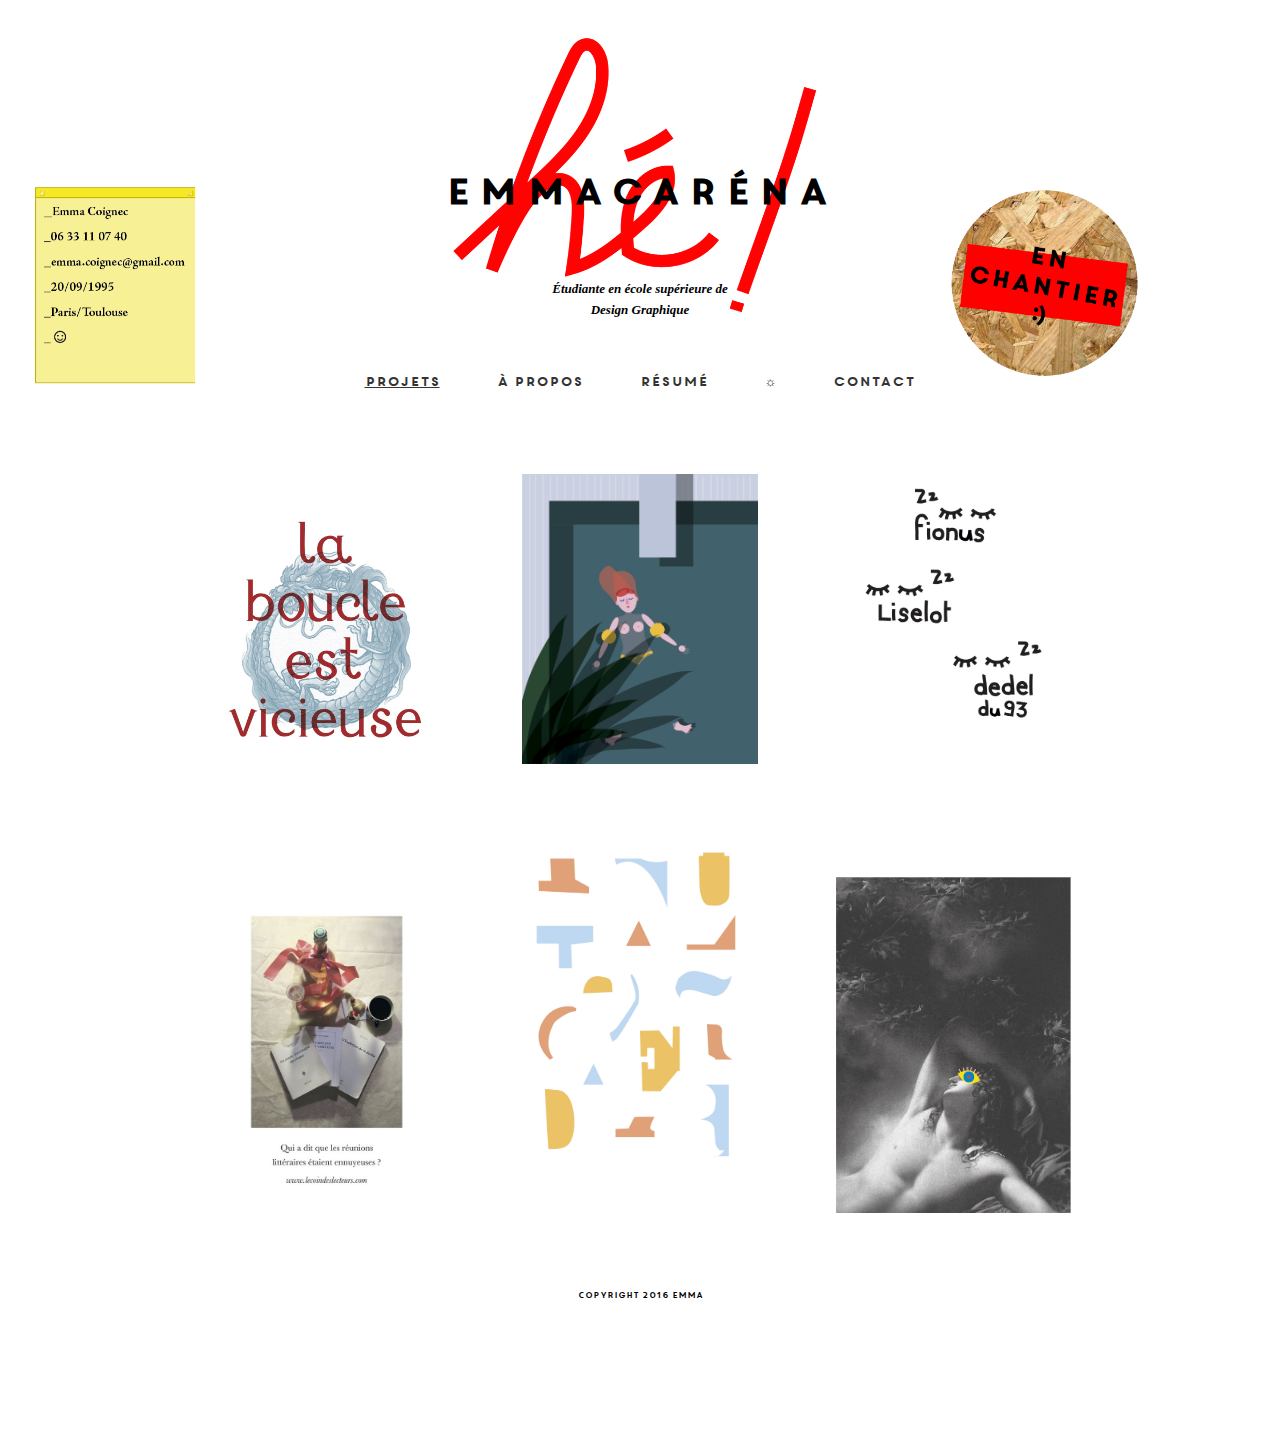
==== index.html @ 6df6edaf "gif" ====
<!DOCTYPE html>
<html>
  <head>
    <meta charset="utf-8">
    <title>emmacaréna</title>
    <link rel="stylesheet" href="./style.css" media="screen" charset="utf-8">
    <link rel="icon" href="./favicon-noir.png">
    <link href="https://fonts.googleapis.com/css?family=Merriweather" rel="stylesheet">
    <link href="https://fonts.googleapis.com/css?family=Patua+One" rel="stylesheet">
  </head>

  <body>
    <div class="postit">
      <img src="./images/post-it.png"/>
    </div>

    <div class="bandeau-fixe">
      <img src="./images/pastilles.png"/>
    </div>

    <header>
      <h1 class="emmacaréna">emmacaréna</h1>
      <h2 class="soustitre">Étudiante en école supérieure de <br> Design Graphique</h2>
      <img src="images/he.png" class="he" />
    </header>

<nav>
    <a class="active" href="#">Projets</a>
    <a href="./pages/apropos.html">À Propos</a>
    <a href="./pages/resume.html">Résumé</a>
    <a href="./pages/soleil.html" target="_blank">☼</a>
    <a href="./pages/contact.html" target="_blank">contact</a>
    <nav/>

    <main>

      <section id="projets">

        <div class="colonne">
          <figure>
          <a href="./categories/typo.html" class="rollover">
             <img src="./images/typogra.jpg" class="typo"/>
             <div class="cache">
               <p>
                 .typographie.
               </p>
             </div>
           </a>
           </figure>
           <a href="./categories/publicite.html" class="rollover">
             <img src="./images/reunion-sex.jpg" class="imgsex"/>
             <div class="cache">
               <p>
                 .publicité.
               </p>
             </div>
           </a>
           </figure>
         </div>



        <div class="colonne">
          <figure>
          <a href="./categories/illustration.html" class="rollover">
              <img src="./images/illustration-piscine.jpg" alt=""/>
              <div class="cache">
                <p>
                  .illustration.
                </p>
              </div>
          </a>
          </figure>
          <a href="./categories/identite.html" class="rollover">
            <img src="./images/daurade.jpg" alt=""/>
            <div class="cache">
              <p>
                .identité.
              </p>
            </div>
          </a>
          </figure>
        </div>


        <div class="colonne">
          <figure>
          <a href="./categories/textile.html" class="rollover">
          
            <img src="./images/t-shirt_nap.jpg" alt=""/>

            <div class="cache">
              <p>
                .textile.
              </p>
            </div>
          </a>
          </figure>
          <a href="./categories/edition.html" class="rollover">
            <img src="./images/les-siestes.jpg" alt=""/>
            <div class="cache">
              <p>
                .édition.
              </p>
            </div>
          </a>
          </figure>
        </div>

      </section>

    </main>

    <footer>
      Copyright 2016 Emma
    </footer>
  </body>
</html>
---- style.css ----
@font-face {
    font-family: 'core_circusregular';
    src: url('./typo/corecircus-webfont.woff2') format('woff2'), url('./typo/corecircus-webfont.woff') format('woff');
    font-weight: normal;
    font-style: normal;
}

html {
    font-family: 'core_circusregular';
    text-align: left;
    line-height: 1.6;
    color: black;
    font-size: 13px
}

h1, h2, h3 {
    /*  font-family: 'Arial', sans-serif;*/
    font-family: 'core_circusregular';
}

p {
    font-family: "Hind", sans-serif;
    color: black;
    text-align: justify;
}

h1 {
    font-size: 35px;
    text-align: center;
    color: black;
    /* ombre ordre : vertical horizontal flou couleur */
    /*text-shadow: 0.5em 0.5em 7px #333;*/
    letter-spacing: 0.2ch;
}

footer {
    font-size: 0.65em;
    text-align: center;
}

img {
    max-width: 100%;
    height: auto;
}

a {
    color: #333;
    text-decoration: none;
    text-align: justify;
    margin: 2em;
    text-align: center;
}

body {
    padding: 40px;
    margin: 30px;
    background-color: white;
}


div.bandeau-fixe {
    position: fixed;
    width: 300px;
    top: 20%;
    left: 70%;
    z-index: 2;
}

div.postit {
    position: fixed;
    top: 20%;
    width: 170px;
    left: 30px;
    z-index: 2;
}

h3.typobandeau {
    font-family: serif;
}

h1.emmacaréna {
    color: black;
    text-align: center;
}

body {
    background-repeat: no-repeat;
    background-position: top;
    background-size: 40%;
    padding: 70px;
    margin: 70px;
}

.bodyslide{
  background-repeat: no-repeat;
  background-position: top;
  background-size: 40%;
  padding: 0px;
  padding-top:70px;
  margin:0px;
  margin-top:70px;
  margin-bottom: 70px;
  margin-right:30px;
  margin-left: 10px;

}

h2.soustitre {
    font-family: serif;
    font-style: oblique;
    font-size: 1em;
    text-align: center;
    margin-top: 60px;
    margin-bottom: 50px;
}

nav {
    text-align: center;

}

.active {
    text-decoration: underline;
}

main {
    text-align: left;
    padding: 30px
}

#projets {
    display: -webkit-box;
    display: -ms-flexbox;
    display: flex;
}

.gif{
  text-align: center;
}

.colonne {
    width: 33%;
    padding: 1em;
    display: -webkit-box;
    display: -ms-flexbox;
    display: flex;
    -webkit-box-orient: vertical;
    -webkit-box-direction: normal;
    -ms-flex-direction: column;
    flex-direction: column;
}

.colonne figure {
    margin: 1em 0;
    width: 100%;
}

.rollover {
    display: block;
    position: relative;
}

.rollover .cache {
    display: none;
    position: absolute;
    left: 0;
    top: 0;
    height: 100%;
    background-color: rgba(255, 241, 208, 0.6);
    width: 100%;
}

.rollover:hover .cache {
    display: block;
}

div.cache p {
    font-family: 'core_circusregular';
    font-size: 15px;
    text-align: center;
    line-height: 15em;
    color: black;
}

header {
    position: relative;
}

.he {
    position: absolute;
    height: 350px;
    margin: auto;
    top: 15%;
    left: 50%;
    z-index: -1;
    transform: translate(-50%, -50%);
}

.projet {
  width: 100%;
  display: flex;
  position: relative;
  margin-bottom: 13em;
  margin-top: 3em;
}

.projet-images {
  flex-basis: 60%;
  margin-right: 1em;
}

.projet-texte {
  flex-basis: 40%;
  margin-left: 4em;
  margin-right: 4em;
}

.projet-numero {
  position: absolute;
  top:0;
  right:0;
  transform: translate(120%);
}

.slider {
  background: white;
  height:50vh;
  min-height: 500px;
  white-space: nowrap;
  overflow-x: scroll;
  overflow-y:hidden;
}

.slide {
  white-space: nowrap;
  display: inline-block;
  height: 100%;
  width: auto;
  vertical-align: top;
  margin-right: 1em;
}

.slide img {
  max-width: 100%;
  height:100%;
  width: auto;
}

.cv {
  margin-top: 4em;
}

/*.imgsex
{
  border: 1px solid rgb(171, 170, 170);
}

.typo{
  border: 1px solid rgb(171, 170, 170);
  }*/
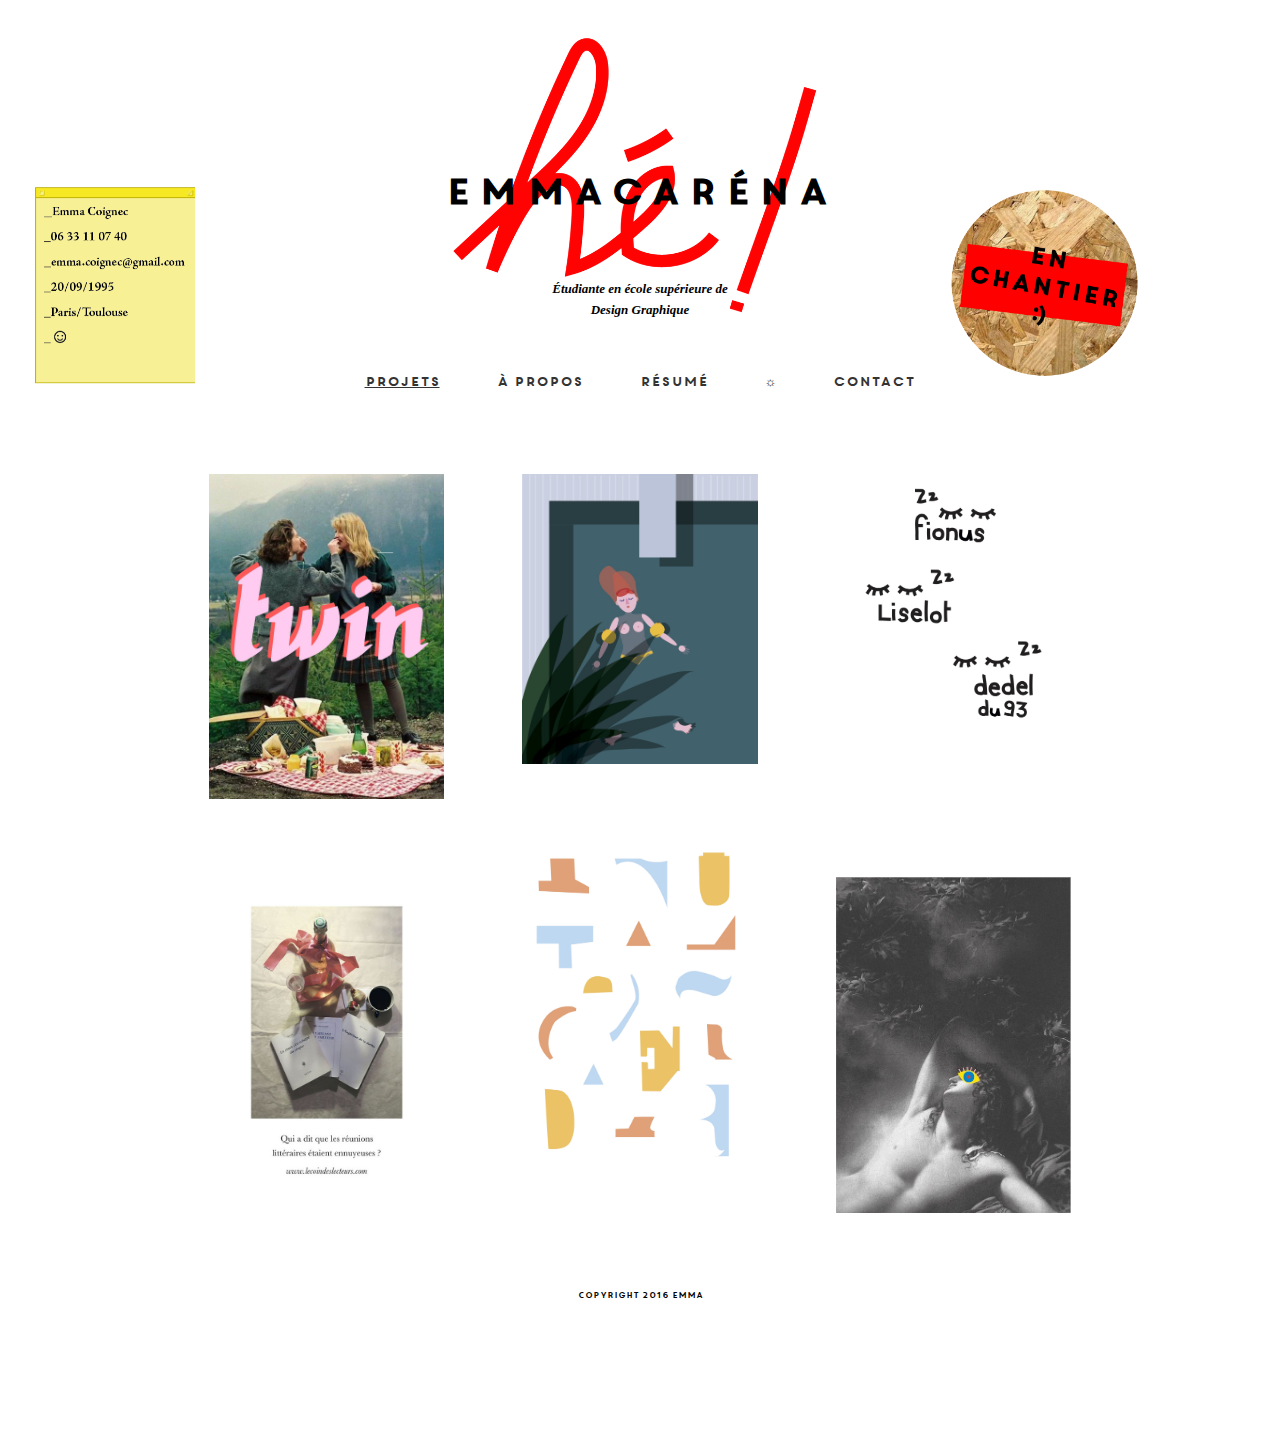
==== commit bafdab16: "many changement" ====
--- a/index.html
+++ b/index.html
@@ -39,7 +39,7 @@
         <div class="colonne">
           <figure>
           <a href="./categories/typo.html" class="rollover">
-             <img src="./images/typogra.jpg" class="typo"/>
+             <img src="./images/twin peaks03.jpg" class="typo"/>
              <div class="cache">
                <p>
                  .typographie.
@@ -86,7 +86,7 @@
         <div class="colonne">
           <figure>
           <a href="./categories/textile.html" class="rollover">
-          
+
             <img src="./images/t-shirt_nap.jpg" alt=""/>
 
             <div class="cache">
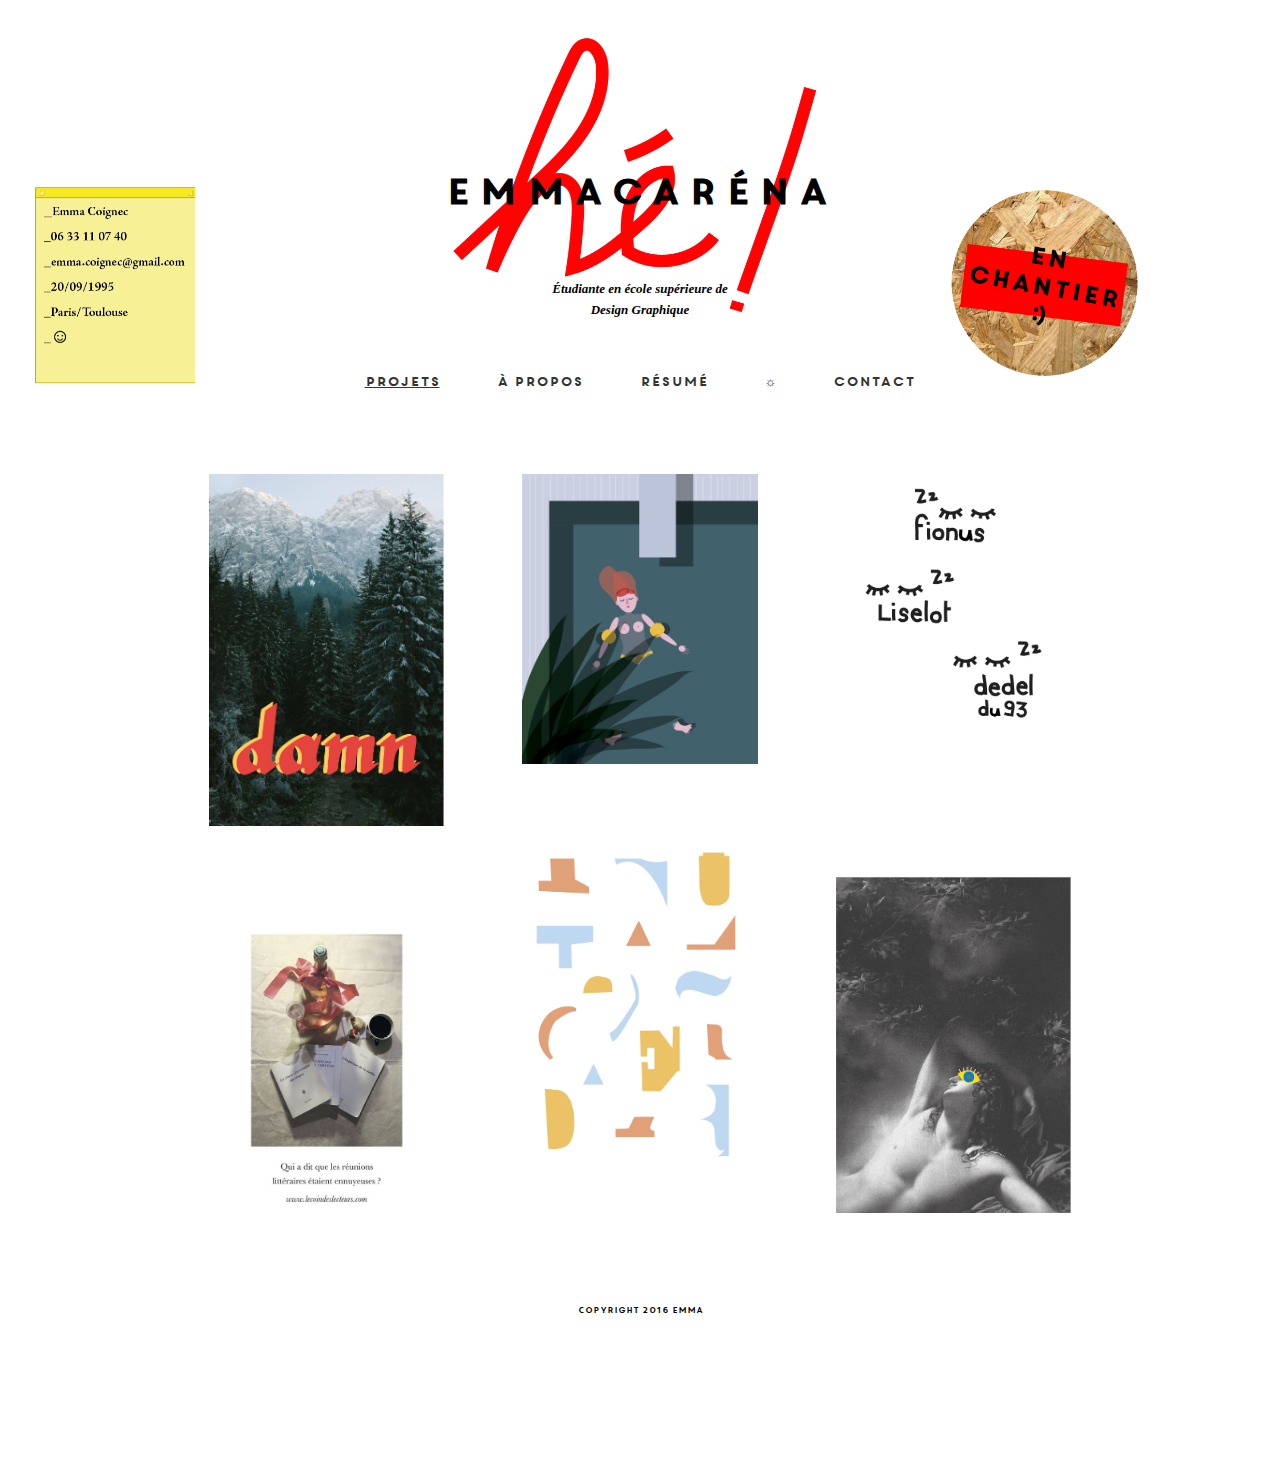
==== commit efaec7ce: "nap" ====
--- a/index.html
+++ b/index.html
@@ -39,7 +39,7 @@
         <div class="colonne">
           <figure>
           <a href="./categories/typo.html" class="rollover">
-             <img src="./images/twin peaks03.jpg" class="typo"/>
+             <img src="./images/pine.jpg" class="typo"/>
              <div class="cache">
                <p>
                  .typographie.
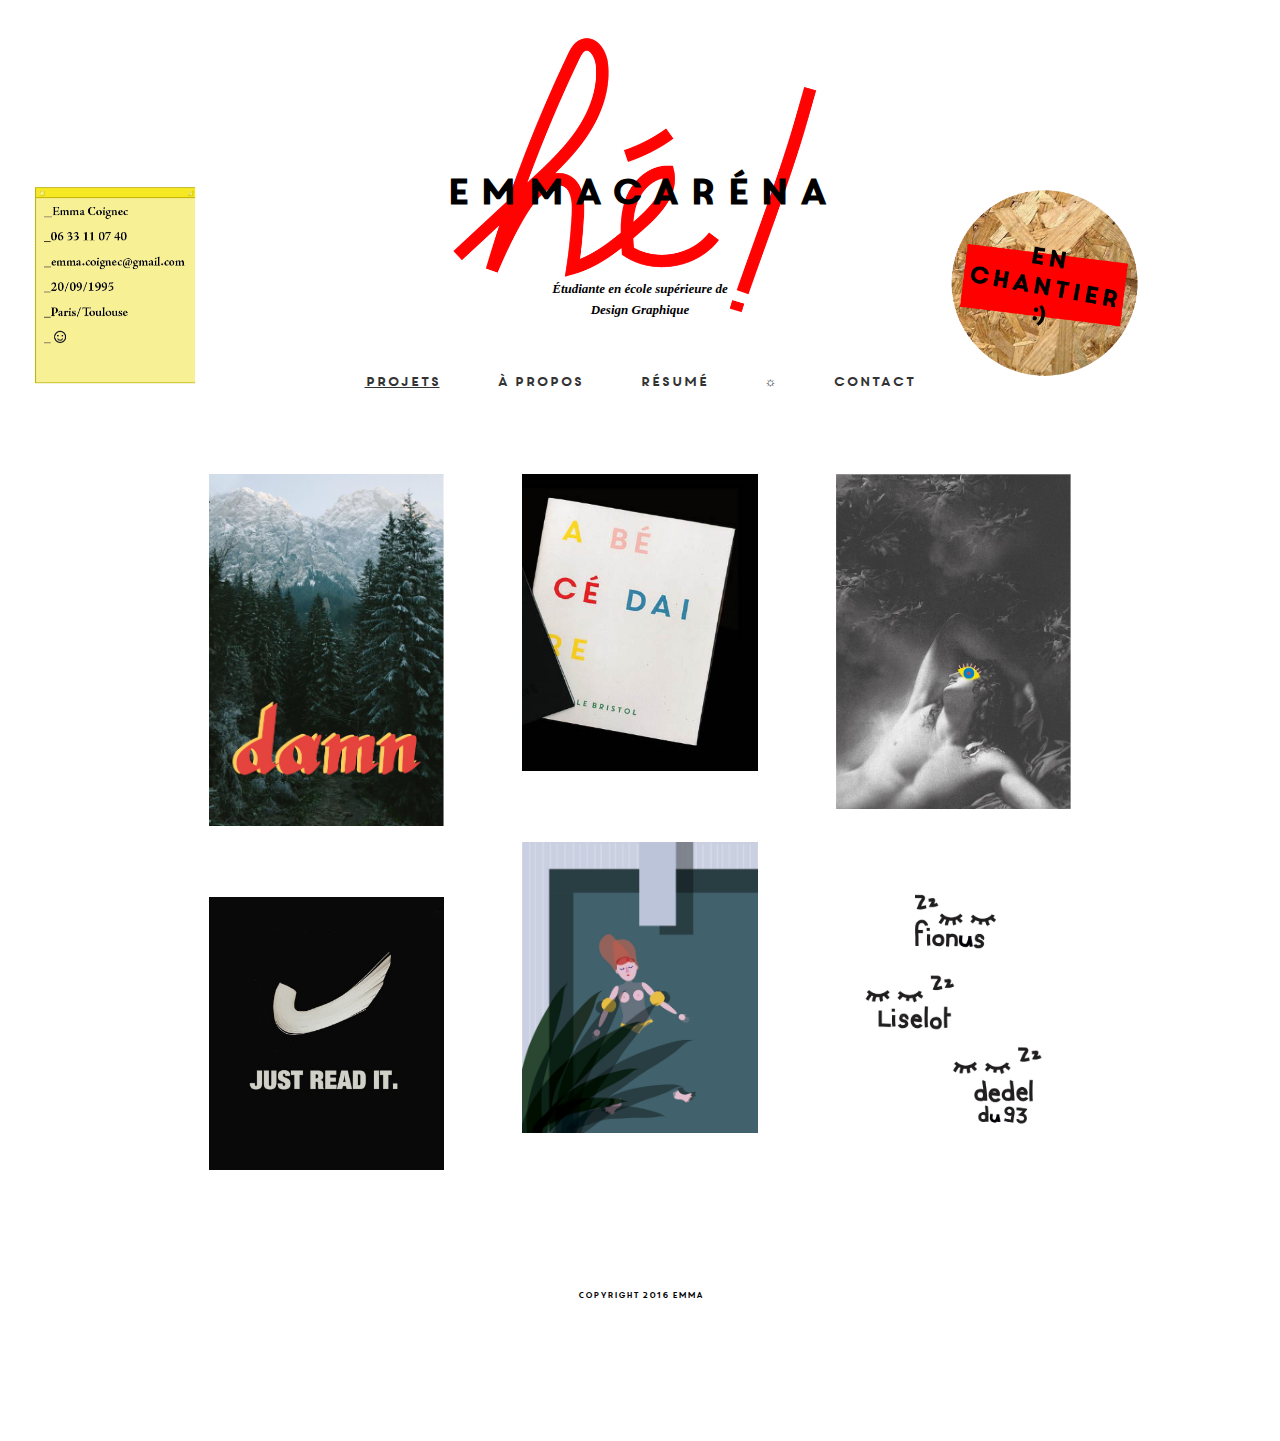
==== commit 0f41fbf1: "apparence première page" ====
--- a/index.html
+++ b/index.html
@@ -48,7 +48,7 @@
            </a>
            </figure>
            <a href="./categories/publicite.html" class="rollover">
-             <img src="./images/reunion-sex.jpg" class="imgsex"/>
+             <img src="./images/pub_couv.jpg" class="imgsex"/>
              <div class="cache">
                <p>
                  .publicité.
@@ -62,6 +62,15 @@
 
         <div class="colonne">
           <figure>
+            <a href="./categories/identite.html" class="rollover">
+              <img src="./images/bristol_couv.jpg" alt=""/>
+              <div class="cache">
+                <p>
+                  .identité.
+                </p>
+              </div>
+            </a>
+            </figure>
           <a href="./categories/illustration.html" class="rollover">
               <img src="./images/illustration-piscine.jpg" alt=""/>
               <div class="cache">
@@ -71,20 +80,21 @@
               </div>
           </a>
           </figure>
-          <a href="./categories/identite.html" class="rollover">
-            <img src="./images/daurade.jpg" alt=""/>
-            <div class="cache">
-              <p>
-                .identité.
-              </p>
-            </div>
-          </a>
-          </figure>
+
         </div>
 
 
         <div class="colonne">
           <figure>
+            <a href="./categories/edition.html" class="rollover">
+              <img src="./images/les-siestes.jpg" alt=""/>
+              <div class="cache">
+                <p>
+                  .édition.
+                </p>
+              </div>
+            </a>
+            </figure>
           <a href="./categories/textile.html" class="rollover">
 
             <img src="./images/t-shirt_nap.jpg" alt=""/>
@@ -96,15 +106,7 @@
             </div>
           </a>
           </figure>
-          <a href="./categories/edition.html" class="rollover">
-            <img src="./images/les-siestes.jpg" alt=""/>
-            <div class="cache">
-              <p>
-                .édition.
-              </p>
-            </div>
-          </a>
-          </figure>
+
         </div>
 
       </section>
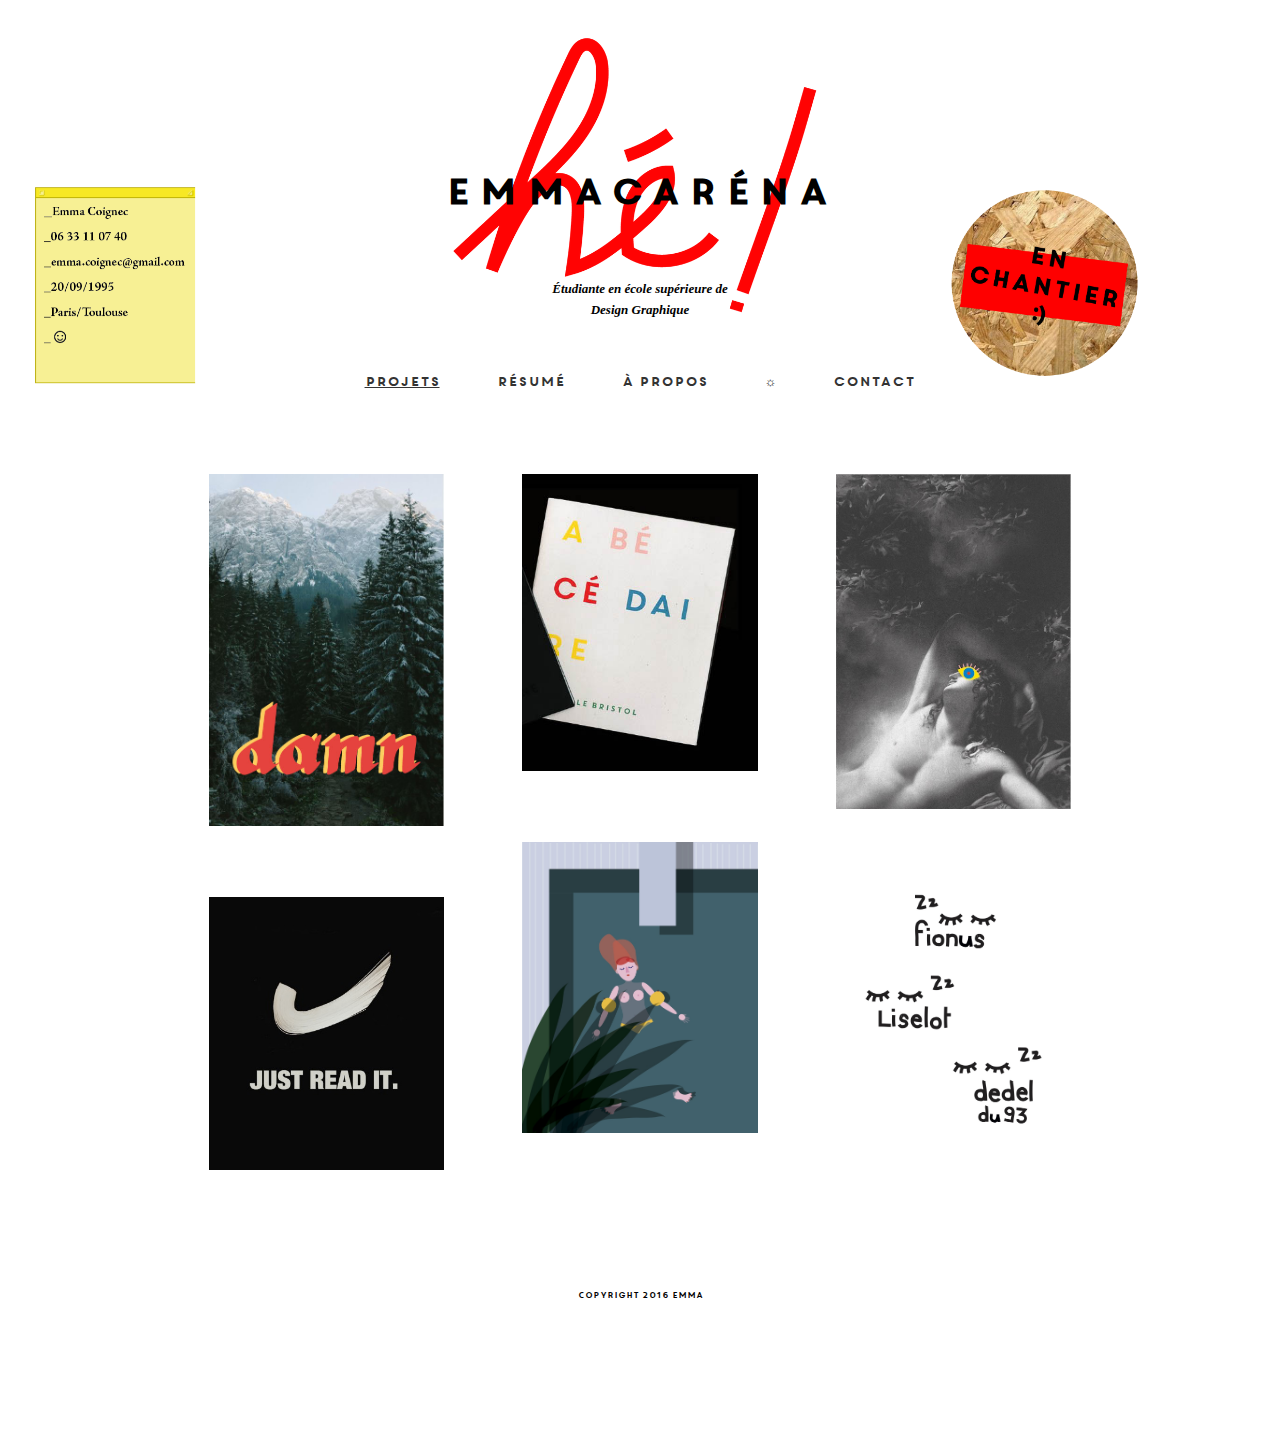
==== commit 23062012: "échange" ====
--- a/index.html
+++ b/index.html
@@ -26,11 +26,11 @@
 
 <nav>
     <a class="active" href="#">Projets</a>
+    <a href="./pages/resume.html">Résumé</a>
     <a href="./pages/apropos.html">À Propos</a>
-    <a href="./pages/resume.html">Résumé</a>
     <a href="./pages/soleil.html" target="_blank">☼</a>
     <a href="./pages/contact.html" target="_blank">contact</a>
-    <nav/>
+<nav/>
 
     <main>
 
--- a/style.css
+++ b/style.css
@@ -41,6 +41,10 @@
 img {
     max-width: 100%;
     height: auto;
+}
+
+.dont{
+  margin-top: 5em;
 }
 
 a {
@@ -64,6 +68,15 @@
     top: 20%;
     left: 70%;
     z-index: 2;
+}
+
+div.moi{
+  position: fixed;
+  width : 300px;
+  top: 30%;
+  left:72%;
+  z-index: 2;
+  border: solid 4px black;
 }
 
 div.postit {
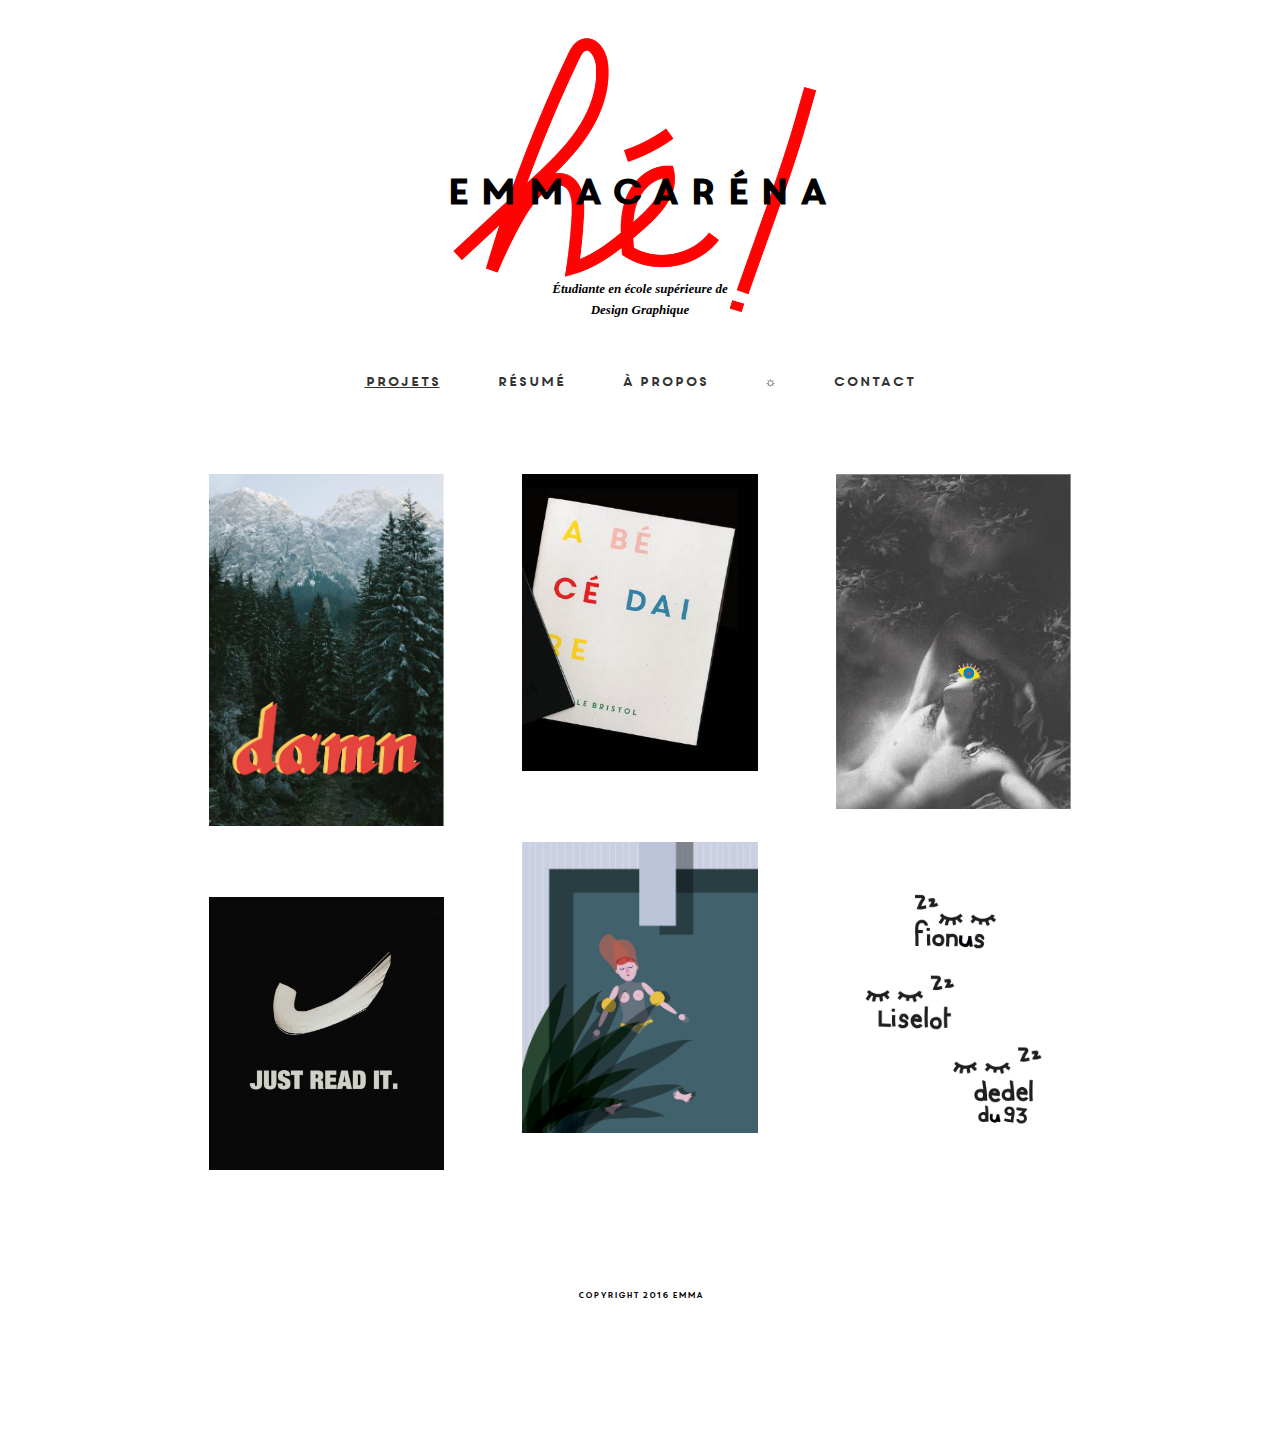
==== commit 07b4e941: "changements" ====
--- a/index.html
+++ b/index.html
@@ -10,13 +10,13 @@
   </head>
 
   <body>
-    <div class="postit">
+  <!--  <div class="postit">
       <img src="./images/post-it.png"/>
     </div>
 
     <div class="bandeau-fixe">
       <img src="./images/pastilles.png"/>
-    </div>
+    </div>-->
 
     <header>
       <h1 class="emmacaréna">emmacaréna</h1>
--- a/style.css
+++ b/style.css
@@ -64,9 +64,9 @@
 
 div.bandeau-fixe {
     position: fixed;
-    width: 300px;
+    width: 200px;
     top: 20%;
-    left: 70%;
+    left: 75%;
     z-index: 2;
 }
 
